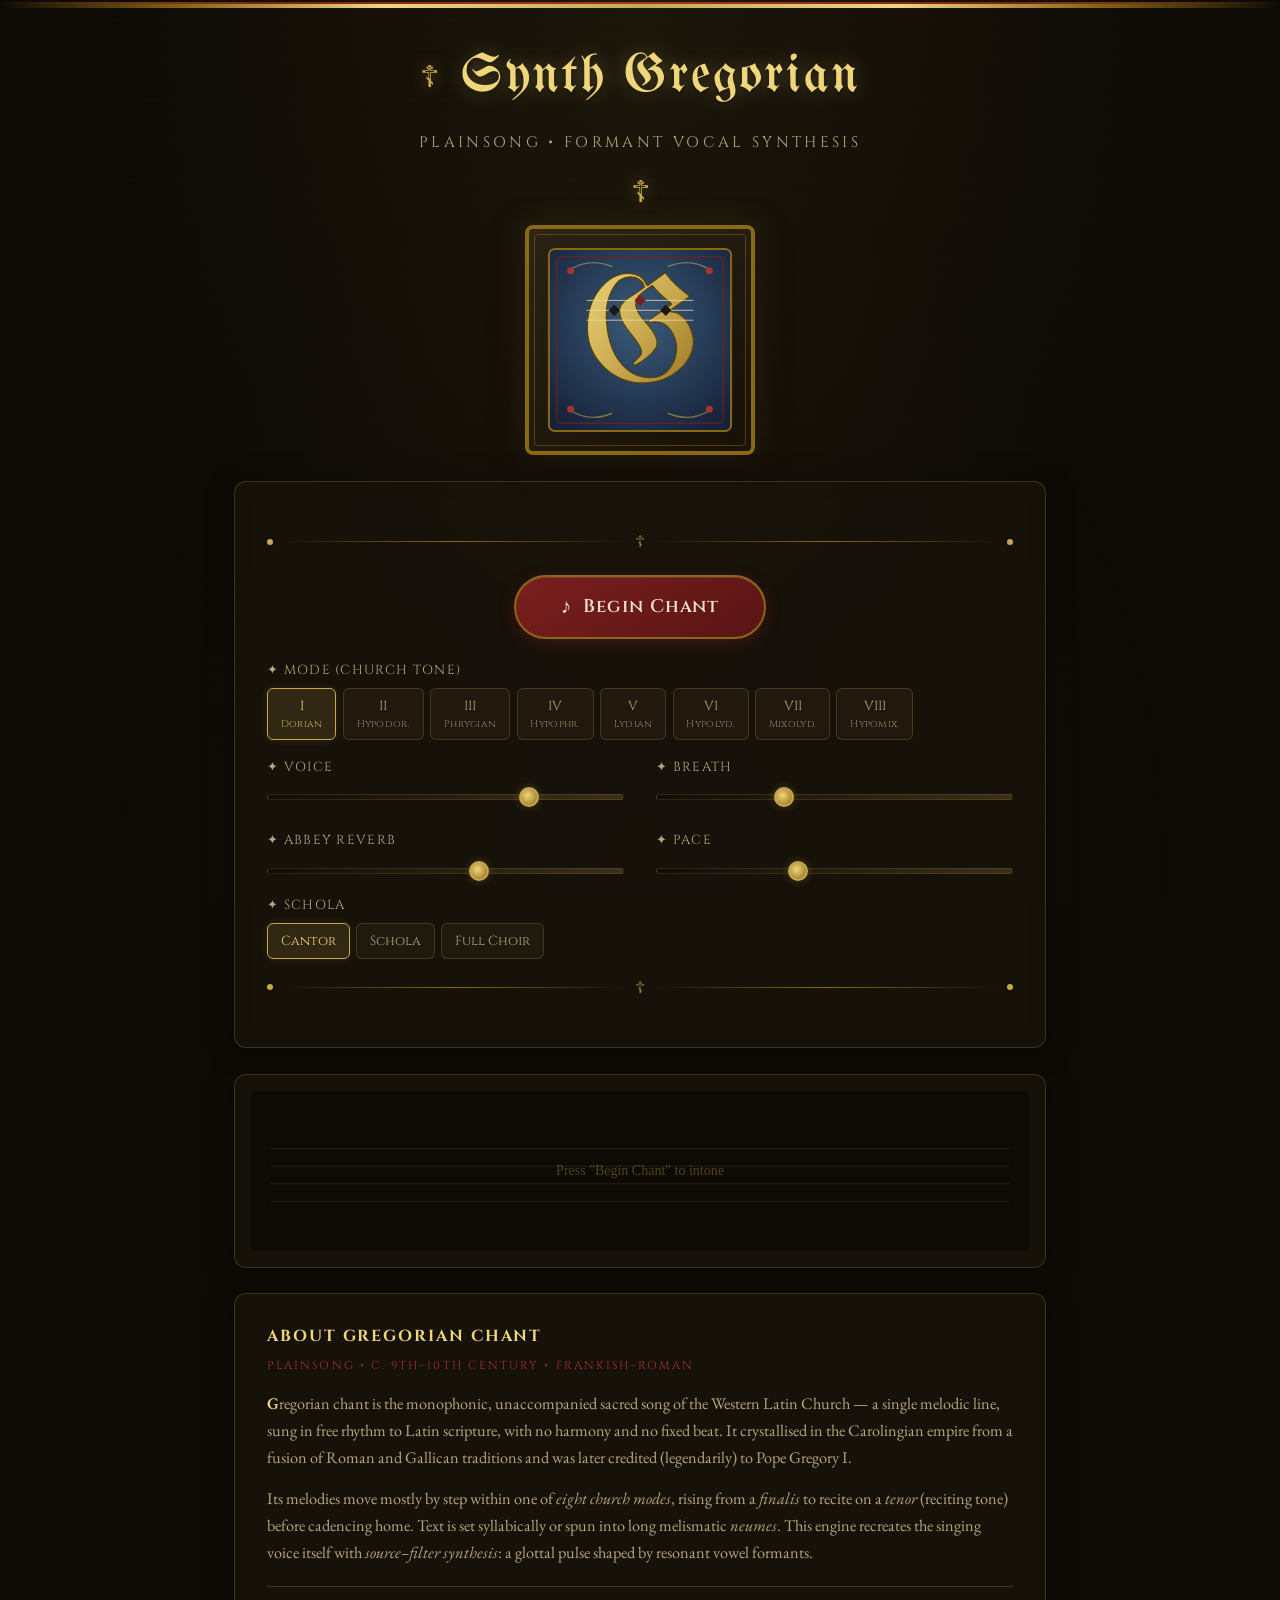
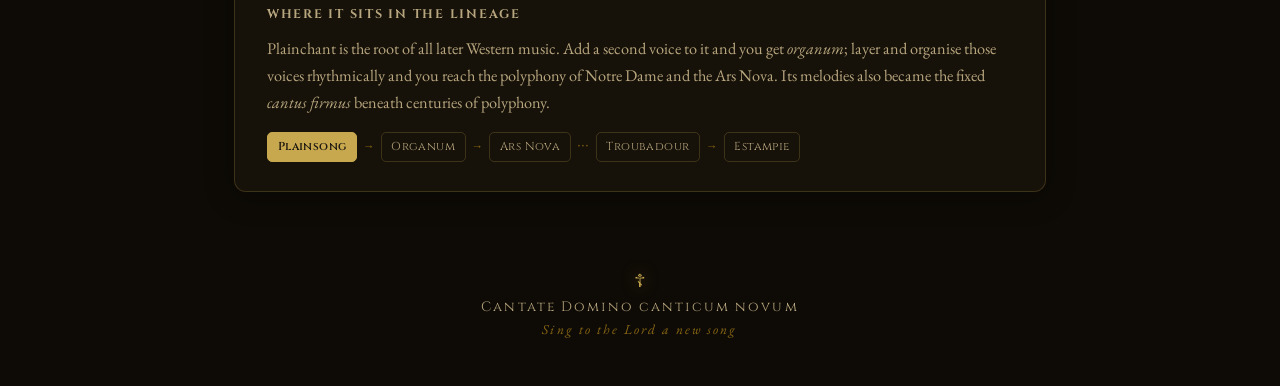
==== desktop.html @ c2ca59d9 "Add Synth_Gregorian: high-quality Web Audio synthesizer Recreates an early-Western-music style in th" ====
<!DOCTYPE html>
<html lang="en">
<head>
    <meta charset="UTF-8">
    <meta name="viewport" content="width=device-width, initial-scale=1.0">
    <title>Synth Gregorian — Plainsong Synthesizer</title>
    <link rel="preconnect" href="https://fonts.googleapis.com">
    <link rel="preconnect" href="https://fonts.gstatic.com" crossorigin>
    <link href="https://fonts.googleapis.com/css2?family=UnifrakturMaguntia&family=Cinzel:wght@400;600;700&family=EB+Garamond:ital,wght@0,400;0,600;1,400&display=swap" rel="stylesheet">
    <link rel="stylesheet" href="style.css">
</head>
<body>
    <div class="icon-border-top"></div>
    <div class="incense-container" id="incenseContainer"></div>

    <header>
        <div class="cross-ornament">&#x2626;</div>
        <h1>Synth Gregorian</h1>
        <p class="subtitle">Plainsong &#8226; Formant Vocal Synthesis</p>
        <div class="cross-ornament">&#x2626;</div>
    </header>

    <main>
        <!-- Illuminated initial -->
        <div class="icon-frame" id="mainIcon">
            <svg viewBox="0 0 200 200" xmlns="http://www.w3.org/2000/svg" role="img" aria-label="Illuminated initial G">
                <defs>
                    <linearGradient id="gold" x1="0" y1="0" x2="1" y2="1">
                        <stop offset="0" stop-color="#f0d67a"/><stop offset="0.5" stop-color="#c8a84e"/><stop offset="1" stop-color="#8b6914"/>
                    </linearGradient>
                    <radialGradient id="halo" cx="0.5" cy="0.4" r="0.7">
                        <stop offset="0" stop-color="#3a5a7a"/><stop offset="1" stop-color="#16233a"/>
                    </radialGradient>
                </defs>
                <rect x="8" y="8" width="184" height="184" rx="6" fill="url(#halo)" stroke="#8b6914" stroke-width="2"/>
                <rect x="16" y="16" width="168" height="168" rx="4" fill="none" stroke="#7a1f1f" stroke-width="1.5" opacity="0.7"/>
                <!-- vine flourishes -->
                <path d="M28 30 q20 -14 44 -4 M172 30 q-20 -14 -44 -4 M28 170 q20 14 44 4 M172 170 q-20 14 -44 4" fill="none" stroke="#c8a84e" stroke-width="1.4" opacity="0.55"/>
                <circle cx="30" cy="30" r="3.5" fill="#a83232"/><circle cx="170" cy="30" r="3.5" fill="#a83232"/>
                <circle cx="30" cy="170" r="3.5" fill="#a83232"/><circle cx="170" cy="170" r="3.5" fill="#a83232"/>
                <!-- initial G -->
                <text x="100" y="140" text-anchor="middle" font-family="UnifrakturMaguntia, serif" font-size="150" fill="url(#gold)" stroke="#5a4408" stroke-width="1.2">G</text>
                <!-- four-line stave with a neume -->
                <g opacity="0.8" stroke="#e8d9b0" stroke-width="1">
                    <line x1="46" y1="60" x2="154" y2="60"/><line x1="46" y1="70" x2="154" y2="70"/><line x1="46" y1="80" x2="154" y2="80"/>
                </g>
                <rect x="70" y="66" width="8" height="8" fill="#1c1710" transform="rotate(45 74 70)"/>
                <rect x="96" y="56" width="8" height="8" fill="#7a1f1f" transform="rotate(45 100 60)"/>
                <rect x="122" y="66" width="8" height="8" fill="#1c1710" transform="rotate(45 126 70)"/>
            </svg>
        </div>

        <div class="controls-panel">
            <div class="ornament-line"><span class="ornament-dot"></span><span class="ornament-rule"></span><span class="ornament-cross">&#x2626;</span><span class="ornament-rule"></span><span class="ornament-dot"></span></div>

            <div class="transport">
                <button class="btn-chant" id="btnChant" onclick="toggleChant()">
                    <span class="btn-icon">&#x266A;</span>
                    <span class="btn-text">Begin Chant</span>
                </button>
            </div>

            <!-- Church modes -->
            <div class="control-group">
                <label class="control-label">&#x2726; Mode (Church Tone)</label>
                <div class="mode-selector">
                    <button class="mode-btn active" data-mode="1" onclick="setMode(1)">I<small>Dorian</small></button>
                    <button class="mode-btn" data-mode="2" onclick="setMode(2)">II<small>Hypodor.</small></button>
                    <button class="mode-btn" data-mode="3" onclick="setMode(3)">III<small>Phrygian</small></button>
                    <button class="mode-btn" data-mode="4" onclick="setMode(4)">IV<small>Hypophr.</small></button>
                    <button class="mode-btn" data-mode="5" onclick="setMode(5)">V<small>Lydian</small></button>
                    <button class="mode-btn" data-mode="6" onclick="setMode(6)">VI<small>Hypolyd.</small></button>
                    <button class="mode-btn" data-mode="7" onclick="setMode(7)">VII<small>Mixolyd.</small></button>
                    <button class="mode-btn" data-mode="8" onclick="setMode(8)">VIII<small>Hypomix.</small></button>
                </div>
            </div>

            <div class="sliders-grid">
                <div class="control-group"><label class="control-label">&#x2726; Voice</label><input type="range" class="slider" id="voiceVol" min="0" max="100" value="75" oninput="updateVoice()"></div>
                <div class="control-group"><label class="control-label">&#x2726; Breath</label><input type="range" class="slider" id="breathAmt" min="0" max="100" value="35" oninput="updateBreath()"></div>
                <div class="control-group"><label class="control-label">&#x2726; Abbey Reverb</label><input type="range" class="slider" id="reverbMix" min="0" max="100" value="60" oninput="updateReverb()"></div>
                <div class="control-group"><label class="control-label">&#x2726; Pace</label><input type="range" class="slider" id="tempoSlider" min="34" max="80" value="52" oninput="updateTempo()"></div>
            </div>

            <div class="control-group">
                <label class="control-label">&#x2726; Schola</label>
                <div class="mode-selector">
                    <button class="choir-btn active" data-voices="1" onclick="setVoices(1)">Cantor</button>
                    <button class="choir-btn" data-voices="3" onclick="setVoices(3)">Schola</button>
                    <button class="choir-btn" data-voices="6" onclick="setVoices(6)">Full Choir</button>
                </div>
            </div>

            <div class="ornament-line"><span class="ornament-dot"></span><span class="ornament-rule"></span><span class="ornament-cross">&#x2626;</span><span class="ornament-rule"></span><span class="ornament-dot"></span></div>
        </div>

        <div class="visualization-frame">
            <canvas id="vizCanvas" width="800" height="200"></canvas>
        </div>

        <!-- About this style -->
        <div class="about-panel">
            <h2>About Gregorian Chant</h2>
            <div class="era">Plainsong &#8226; c. 9th&ndash;10th century &#8226; Frankish–Roman</div>
            <p><span class="drop">G</span>regorian chant is the monophonic, unaccompanied sacred song of the Western Latin Church &mdash; a single melodic line, sung in free rhythm to Latin scripture, with no harmony and no fixed beat. It crystallised in the Carolingian empire from a fusion of Roman and Gallican traditions and was later credited (legendarily) to Pope Gregory I.</p>
            <p>Its melodies move mostly by step within one of <em>eight church modes</em>, rising from a <em>finalis</em> to recite on a <em>tenor</em> (reciting tone) before cadencing home. Text is set syllabically or spun into long melismatic <em>neumes</em>. This engine recreates the singing voice itself with <em>source&ndash;filter synthesis</em>: a glottal pulse shaped by resonant vowel formants.</p>
            <div class="lineage">
                <h3>Where it sits in the lineage</h3>
                <p>Plainchant is the root of all later Western music. Add a second voice to it and you get <em>organum</em>; layer and organise those voices rhythmically and you reach the polyphony of Notre&nbsp;Dame and the Ars&nbsp;Nova. Its melodies also became the fixed <em>cantus firmus</em> beneath centuries of polyphony.</p>
                <div class="lineage-chain">
                    <span class="node current">Plainsong</span>
                    <span class="arrow">&rarr;</span>
                    <a href="https://brendanjameslynskey.github.io/Synth_Organum/">Organum</a>
                    <span class="arrow">&rarr;</span>
                    <a href="https://brendanjameslynskey.github.io/Synth_ArsNova/">Ars Nova</a>
                    <span class="arrow">&#8231;&#8231;&#8231;</span>
                    <a href="https://brendanjameslynskey.github.io/Synth_Troubadour/">Troubadour</a>
                    <span class="arrow">&rarr;</span>
                    <a href="https://brendanjameslynskey.github.io/Synth_Estampie/">Estampie</a>
                </div>
            </div>
        </div>
    </main>

    <footer>
        <div class="cross-ornament small">&#x2626;</div>
        <p>Cantate Domino canticum novum</p>
        <p class="latin">Sing to the Lord a new song</p>
    </footer>

    <script src="gregorian-engine.js"></script>
    <script src="app.js"></script>
</body>
</html>
---- style.css ----
/* === Synth Gregorian — Styles (medieval manuscript: parchment, ink, gold) === */

:root {
    --gold: #c8a84e;
    --gold-bright: #f0d67a;
    --gold-dark: #8b6914;
    --accent: #7a1f1f;          /* vermilion rubric */
    --accent-light: #a83232;
    --ink: #1c1710;
    --ink-deep: #100c07;
    --panel-line: rgba(200, 168, 78, 0.22);
    --parchment: #efe3c4;
    --text-main: #e8d9b0;
    --text-dim: #b8a67e;
    --bg-dark: #0e0b06;
    --bg-panel: rgba(24, 19, 11, 0.85);
}

* { margin: 0; padding: 0; box-sizing: border-box; }

body {
    font-family: 'EB Garamond', 'Cormorant Garamond', Georgia, serif;
    background: var(--bg-dark);
    color: var(--text-main);
    min-height: 100vh;
    overflow-x: hidden;
    position: relative;
}

body::before {
    content: '';
    position: fixed;
    inset: 0;
    background:
        radial-gradient(ellipse at 50% 0%, rgba(200, 168, 78, 0.08) 0%, transparent 60%),
        radial-gradient(ellipse at 50% 100%, rgba(122, 31, 31, 0.06) 0%, transparent 60%);
    pointer-events: none;
    z-index: 0;
}

/* Faint ruled-manuscript / four-line stave texture */
body::after {
    content: '';
    position: fixed;
    inset: 0;
    background-image:
        url("data:image/svg+xml,%3Csvg xmlns='http://www.w3.org/2000/svg' width='80' height='80' viewBox='0 0 80 80'%3E%3Cpath d='M0 20h80M0 34h80M0 48h80M0 62h80' stroke='%23c8a84e' stroke-width='0.3' opacity='0.05'/%3E%3C/svg%3E");
    pointer-events: none;
    z-index: 0;
}

.icon-border-top {
    height: 6px;
    background: linear-gradient(90deg, transparent 0%, var(--gold-dark) 15%, var(--gold-bright) 30%, var(--gold) 50%, var(--gold-bright) 70%, var(--gold-dark) 85%, transparent 100%);
    position: relative;
    z-index: 10;
}
.icon-border-top::after {
    content: '';
    display: block;
    height: 2px;
    margin-top: 2px;
    background: linear-gradient(90deg, transparent 0%, var(--accent) 20%, var(--accent-light) 50%, var(--accent) 80%, transparent 100%);
}

/* Floating candle-motes */
.incense-container { position: fixed; inset: 0; pointer-events: none; z-index: 1; overflow: hidden; }
.smoke-particle {
    position: absolute;
    width: 4px; height: 4px;
    background: radial-gradient(circle, rgba(240, 214, 122, 0.35), transparent);
    border-radius: 50%;
    animation: smokeRise linear forwards;
}
@keyframes smokeRise {
    0% { opacity: 0; transform: translateY(0) translateX(0) scale(1); }
    20% { opacity: 0.4; }
    100% { opacity: 0; transform: translateY(-420px) translateX(var(--drift)) scale(7); }
}

header {
    text-align: center;
    padding: 2.5rem 1rem 1.2rem;
    position: relative;
    z-index: 5;
    display: flex;
    align-items: center;
    justify-content: center;
    gap: 1.4rem;
    flex-wrap: wrap;
}
.cross-ornament { font-size: 1.9rem; color: var(--gold); text-shadow: 0 0 15px rgba(200, 168, 78, 0.5); line-height: 1; }
.cross-ornament.small { font-size: 1.1rem; }

h1 {
    font-family: 'UnifrakturMaguntia', 'Cinzel', serif;
    font-size: clamp(2rem, 5vw, 3.4rem);
    font-weight: 400;
    color: var(--gold-bright);
    text-shadow: 0 0 20px rgba(240, 214, 122, 0.3), 0 2px 4px rgba(0, 0, 0, 0.5);
    letter-spacing: 0.04em;
}
.subtitle {
    font-family: 'Cinzel', serif;
    font-size: 0.95rem;
    color: var(--text-dim);
    letter-spacing: 0.22em;
    text-transform: uppercase;
    margin-top: 0.3rem;
    flex-basis: 100%;
}

main { max-width: 860px; margin: 0 auto; padding: 0 1.5rem 3rem; position: relative; z-index: 5; }

/* Illuminated-initial frame (inline SVG lives inside) */
.icon-frame {
    width: 230px;
    margin: 0 auto 1.6rem;
    padding: 12px;
    background: linear-gradient(145deg, #2a2214, #171008);
    border: 4px solid var(--gold-dark);
    border-radius: 8px;
    box-shadow: 0 0 30px rgba(200, 168, 78, 0.15), inset 0 0 20px rgba(200, 168, 78, 0.05), 0 8px 32px rgba(0, 0, 0, 0.5);
    position: relative;
    cursor: pointer;
    transition: box-shadow 0.5s ease, transform 0.3s ease;
    overflow: hidden;
}
.icon-frame:hover { box-shadow: 0 0 50px rgba(200, 168, 78, 0.25), inset 0 0 30px rgba(200, 168, 78, 0.08), 0 8px 32px rgba(0, 0, 0, 0.5); transform: scale(1.02); }
.icon-frame.active { box-shadow: 0 0 60px rgba(240, 214, 122, 0.35), inset 0 0 30px rgba(200, 168, 78, 0.1), 0 8px 32px rgba(0, 0, 0, 0.5); border-color: var(--gold-bright); }
.icon-frame::before { content: ''; position: absolute; inset: 5px; border: 1px solid var(--gold-dark); border-radius: 4px; opacity: 0.5; pointer-events: none; z-index: 2; }
.icon-frame svg { width: 100%; height: auto; display: block; position: relative; z-index: 1; }

.controls-panel {
    background: var(--bg-panel);
    border: 1px solid var(--panel-line);
    border-radius: 12px;
    padding: 2rem;
    margin-bottom: 1.6rem;
    backdrop-filter: blur(10px);
    box-shadow: 0 4px 30px rgba(0, 0, 0, 0.3);
}

.ornament-line { display: flex; align-items: center; gap: 0.5rem; margin: 1.1rem 0; }
.ornament-dot { width: 6px; height: 6px; background: var(--gold); border-radius: 50%; flex-shrink: 0; }
.ornament-rule { flex: 1; height: 1px; background: linear-gradient(90deg, transparent, var(--gold-dark), transparent); }
.ornament-cross { color: var(--gold); font-size: 1rem; flex-shrink: 0; opacity: 0.7; }

.transport { display: flex; justify-content: center; margin: 1.4rem 0; }
.btn-chant {
    font-family: 'Cinzel', serif;
    font-size: 1.15rem;
    font-weight: 600;
    color: var(--parchment);
    background: linear-gradient(145deg, var(--accent), #5a1414);
    border: 2px solid var(--gold-dark);
    border-radius: 50px;
    padding: 1rem 2.8rem;
    cursor: pointer;
    transition: all 0.3s ease;
    display: flex;
    align-items: center;
    gap: 0.7rem;
    box-shadow: 0 4px 15px rgba(122, 31, 31, 0.4), inset 0 1px 0 rgba(255, 255, 255, 0.1);
    letter-spacing: 0.05em;
}
.btn-chant:hover { background: linear-gradient(145deg, var(--accent-light), var(--accent)); border-color: var(--gold); box-shadow: 0 4px 20px rgba(122, 31, 31, 0.6), 0 0 20px rgba(200, 168, 78, 0.2); transform: translateY(-1px); }
.btn-chant:active { transform: translateY(1px); }
.btn-chant.playing { background: linear-gradient(145deg, #35502a, #223618); border-color: var(--gold-bright); animation: glowPulse 3s ease-in-out infinite; }
@keyframes glowPulse {
    0%, 100% { box-shadow: 0 4px 20px rgba(53, 80, 42, 0.4), 0 0 20px rgba(240, 214, 122, 0.1); }
    50% { box-shadow: 0 4px 25px rgba(53, 80, 42, 0.6), 0 0 35px rgba(240, 214, 122, 0.25); }
}
.btn-icon { font-size: 1.3rem; }

.control-label { display: block; font-family: 'Cinzel', serif; font-size: 0.82rem; color: var(--text-dim); letter-spacing: 0.1em; margin-bottom: 0.55rem; text-transform: uppercase; }
.control-group { margin-bottom: 1.1rem; }

.mode-selector { display: flex; gap: 0.4rem; flex-wrap: wrap; }
.mode-btn, .choir-btn {
    font-family: 'Cinzel', serif;
    font-size: 0.82rem;
    color: var(--text-dim);
    background: rgba(40, 32, 18, 0.6);
    border: 1px solid var(--panel-line);
    border-radius: 6px;
    padding: 0.5rem 0.8rem;
    cursor: pointer;
    transition: all 0.2s ease;
    min-width: 46px;
    text-align: center;
}
.mode-btn:hover, .choir-btn:hover { background: rgba(200, 168, 78, 0.1); border-color: var(--gold-dark); }
.mode-btn.active, .choir-btn.active { color: var(--gold-bright); background: rgba(200, 168, 78, 0.15); border-color: var(--gold); box-shadow: 0 0 10px rgba(200, 168, 78, 0.15); }
.mode-btn small { display: block; font-size: 0.62rem; letter-spacing: 0.03em; opacity: 0.75; margin-top: 2px; }

.sliders-grid { display: grid; grid-template-columns: 1fr 1fr; gap: 0.5rem 2rem; }
@media (max-width: 600px) { .sliders-grid { grid-template-columns: 1fr; } }

.slider {
    -webkit-appearance: none; appearance: none;
    width: 100%; height: 6px;
    background: linear-gradient(90deg, var(--ink-deep), #3a2f18);
    border-radius: 3px; outline: none;
    border: 1px solid rgba(200, 168, 78, 0.15);
}
.slider::-webkit-slider-thumb { -webkit-appearance: none; appearance: none; width: 20px; height: 20px; background: radial-gradient(circle at 40% 40%, var(--gold-bright), var(--gold-dark)); border-radius: 50%; cursor: pointer; border: 2px solid var(--gold); box-shadow: 0 0 8px rgba(200, 168, 78, 0.3); }
.slider::-webkit-slider-thumb:hover { box-shadow: 0 0 15px rgba(200, 168, 78, 0.5); }
.slider::-moz-range-thumb { width: 20px; height: 20px; background: radial-gradient(circle at 40% 40%, var(--gold-bright), var(--gold-dark)); border-radius: 50%; cursor: pointer; border: 2px solid var(--gold); box-shadow: 0 0 8px rgba(200, 168, 78, 0.3); }

.visualization-frame { background: var(--bg-panel); border: 1px solid var(--panel-line); border-radius: 12px; padding: 1rem; overflow: hidden; box-shadow: 0 4px 30px rgba(0, 0, 0, 0.3); margin-bottom: 1.6rem; }
#vizCanvas { width: 100%; height: 160px; display: block; border-radius: 6px; }

/* About-this-style panel */
.about-panel {
    background: var(--bg-panel);
    border: 1px solid var(--panel-line);
    border-radius: 12px;
    padding: 1.8rem 2rem;
    box-shadow: 0 4px 30px rgba(0, 0, 0, 0.3);
    line-height: 1.65;
}
.about-panel h2 { font-family: 'Cinzel', serif; font-size: 1rem; letter-spacing: 0.12em; text-transform: uppercase; color: var(--gold-bright); margin-bottom: 0.4rem; }
.about-panel .era { font-family: 'Cinzel', serif; font-size: 0.72rem; letter-spacing: 0.18em; text-transform: uppercase; color: var(--accent-light); margin-bottom: 1rem; }
.about-panel p { color: var(--text-dim); font-size: 1.02rem; margin-bottom: 0.9rem; }
.about-panel p:last-child { margin-bottom: 0; }
.about-panel .drop { color: var(--gold-bright); font-weight: 600; }
.lineage { margin-top: 1.2rem; padding-top: 1.1rem; border-top: 1px solid var(--panel-line); }
.lineage h3 { font-family: 'Cinzel', serif; font-size: 0.78rem; letter-spacing: 0.14em; text-transform: uppercase; color: var(--text-dim); margin-bottom: 0.7rem; }
.lineage-chain { display: flex; flex-wrap: wrap; gap: 0.35rem; align-items: center; font-family: 'Cinzel', serif; font-size: 0.72rem; letter-spacing: 0.04em; }
.lineage-chain a, .lineage-chain span.node { color: var(--text-dim); text-decoration: none; padding: 0.3rem 0.6rem; border: 1px solid var(--panel-line); border-radius: 5px; transition: all 0.2s ease; white-space: nowrap; }
.lineage-chain a:hover { color: var(--gold-bright); border-color: var(--gold); }
.lineage-chain span.node.current { color: var(--ink); background: var(--gold); border-color: var(--gold); font-weight: 600; }
.lineage-chain .arrow { color: var(--gold-dark); }

footer { text-align: center; padding: 2rem 1rem 3rem; position: relative; z-index: 5; }
footer p { font-family: 'Cinzel', serif; font-size: 0.85rem; color: var(--text-dim); letter-spacing: 0.15em; margin-top: 0.5rem; }
footer .latin { font-family: 'EB Garamond', serif; font-style: italic; font-size: 0.85rem; color: var(--gold-dark); margin-top: 0.3rem; }

::-webkit-scrollbar { width: 8px; }
::-webkit-scrollbar-track { background: var(--bg-dark); }
::-webkit-scrollbar-thumb { background: var(--gold-dark); border-radius: 4px; }
::-webkit-scrollbar-thumb:hover { background: var(--gold); }
::selection { background: rgba(200, 168, 78, 0.3); color: var(--parchment); }
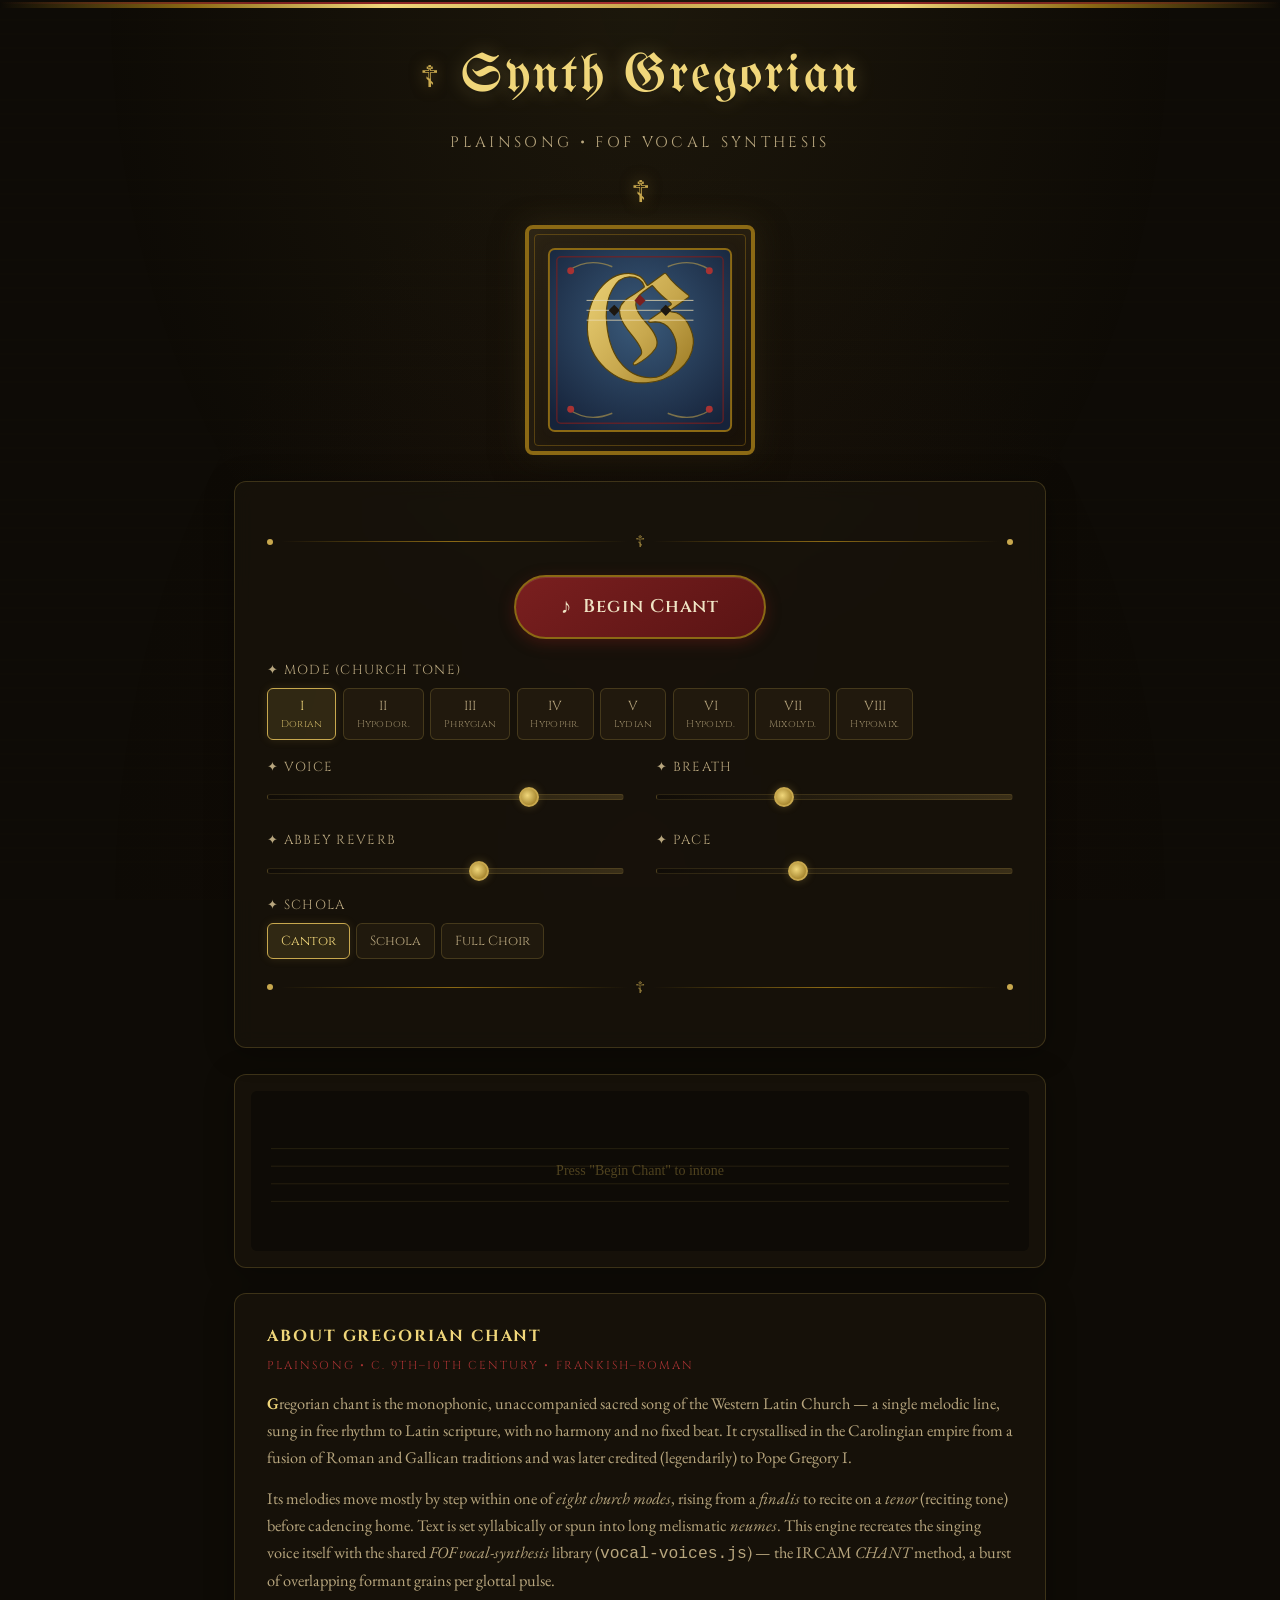
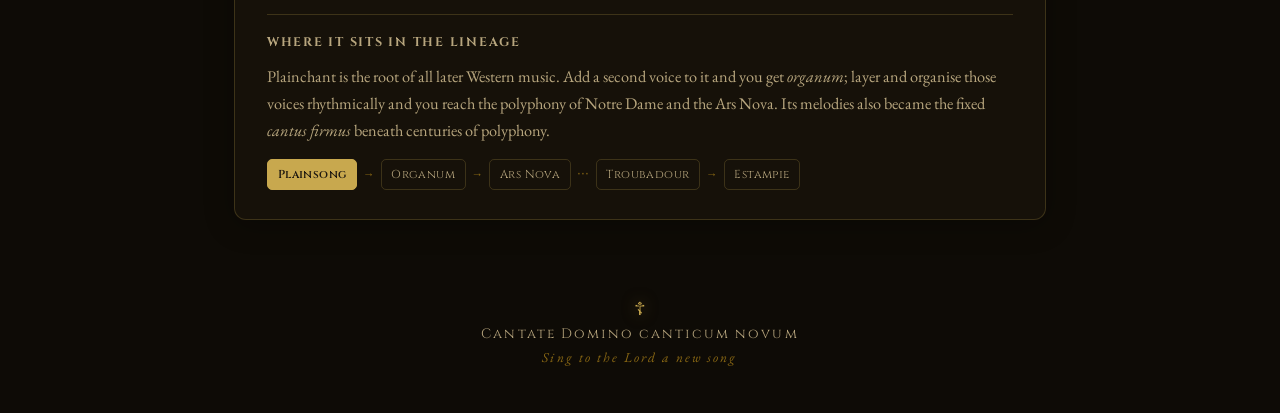
==== commit 3128a3aa: "Sing via shared vocal-voices.js FOF library Replace the app's inline source-filter formant voice wit" ====
--- a/desktop.html
+++ b/desktop.html
@@ -16,7 +16,7 @@
     <header>
         <div class="cross-ornament">&#x2626;</div>
         <h1>Synth Gregorian</h1>
-        <p class="subtitle">Plainsong &#8226; Formant Vocal Synthesis</p>
+        <p class="subtitle">Plainsong &#8226; FOF Vocal Synthesis</p>
         <div class="cross-ornament">&#x2626;</div>
     </header>
 
@@ -103,7 +103,7 @@
             <h2>About Gregorian Chant</h2>
             <div class="era">Plainsong &#8226; c. 9th&ndash;10th century &#8226; Frankish–Roman</div>
             <p><span class="drop">G</span>regorian chant is the monophonic, unaccompanied sacred song of the Western Latin Church &mdash; a single melodic line, sung in free rhythm to Latin scripture, with no harmony and no fixed beat. It crystallised in the Carolingian empire from a fusion of Roman and Gallican traditions and was later credited (legendarily) to Pope Gregory I.</p>
-            <p>Its melodies move mostly by step within one of <em>eight church modes</em>, rising from a <em>finalis</em> to recite on a <em>tenor</em> (reciting tone) before cadencing home. Text is set syllabically or spun into long melismatic <em>neumes</em>. This engine recreates the singing voice itself with <em>source&ndash;filter synthesis</em>: a glottal pulse shaped by resonant vowel formants.</p>
+            <p>Its melodies move mostly by step within one of <em>eight church modes</em>, rising from a <em>finalis</em> to recite on a <em>tenor</em> (reciting tone) before cadencing home. Text is set syllabically or spun into long melismatic <em>neumes</em>. This engine recreates the singing voice itself with the shared <em>FOF vocal-synthesis</em> library (<code>vocal-voices.js</code>) &mdash; the IRCAM <em>CHANT</em> method, a burst of overlapping formant grains per glottal pulse.</p>
             <div class="lineage">
                 <h3>Where it sits in the lineage</h3>
                 <p>Plainchant is the root of all later Western music. Add a second voice to it and you get <em>organum</em>; layer and organise those voices rhythmically and you reach the polyphony of Notre&nbsp;Dame and the Ars&nbsp;Nova. Its melodies also became the fixed <em>cantus firmus</em> beneath centuries of polyphony.</p>
@@ -128,6 +128,7 @@
         <p class="latin">Sing to the Lord a new song</p>
     </footer>
 
+    <script src="vocal-voices.js"></script>
     <script src="gregorian-engine.js"></script>
     <script src="app.js"></script>
 </body>
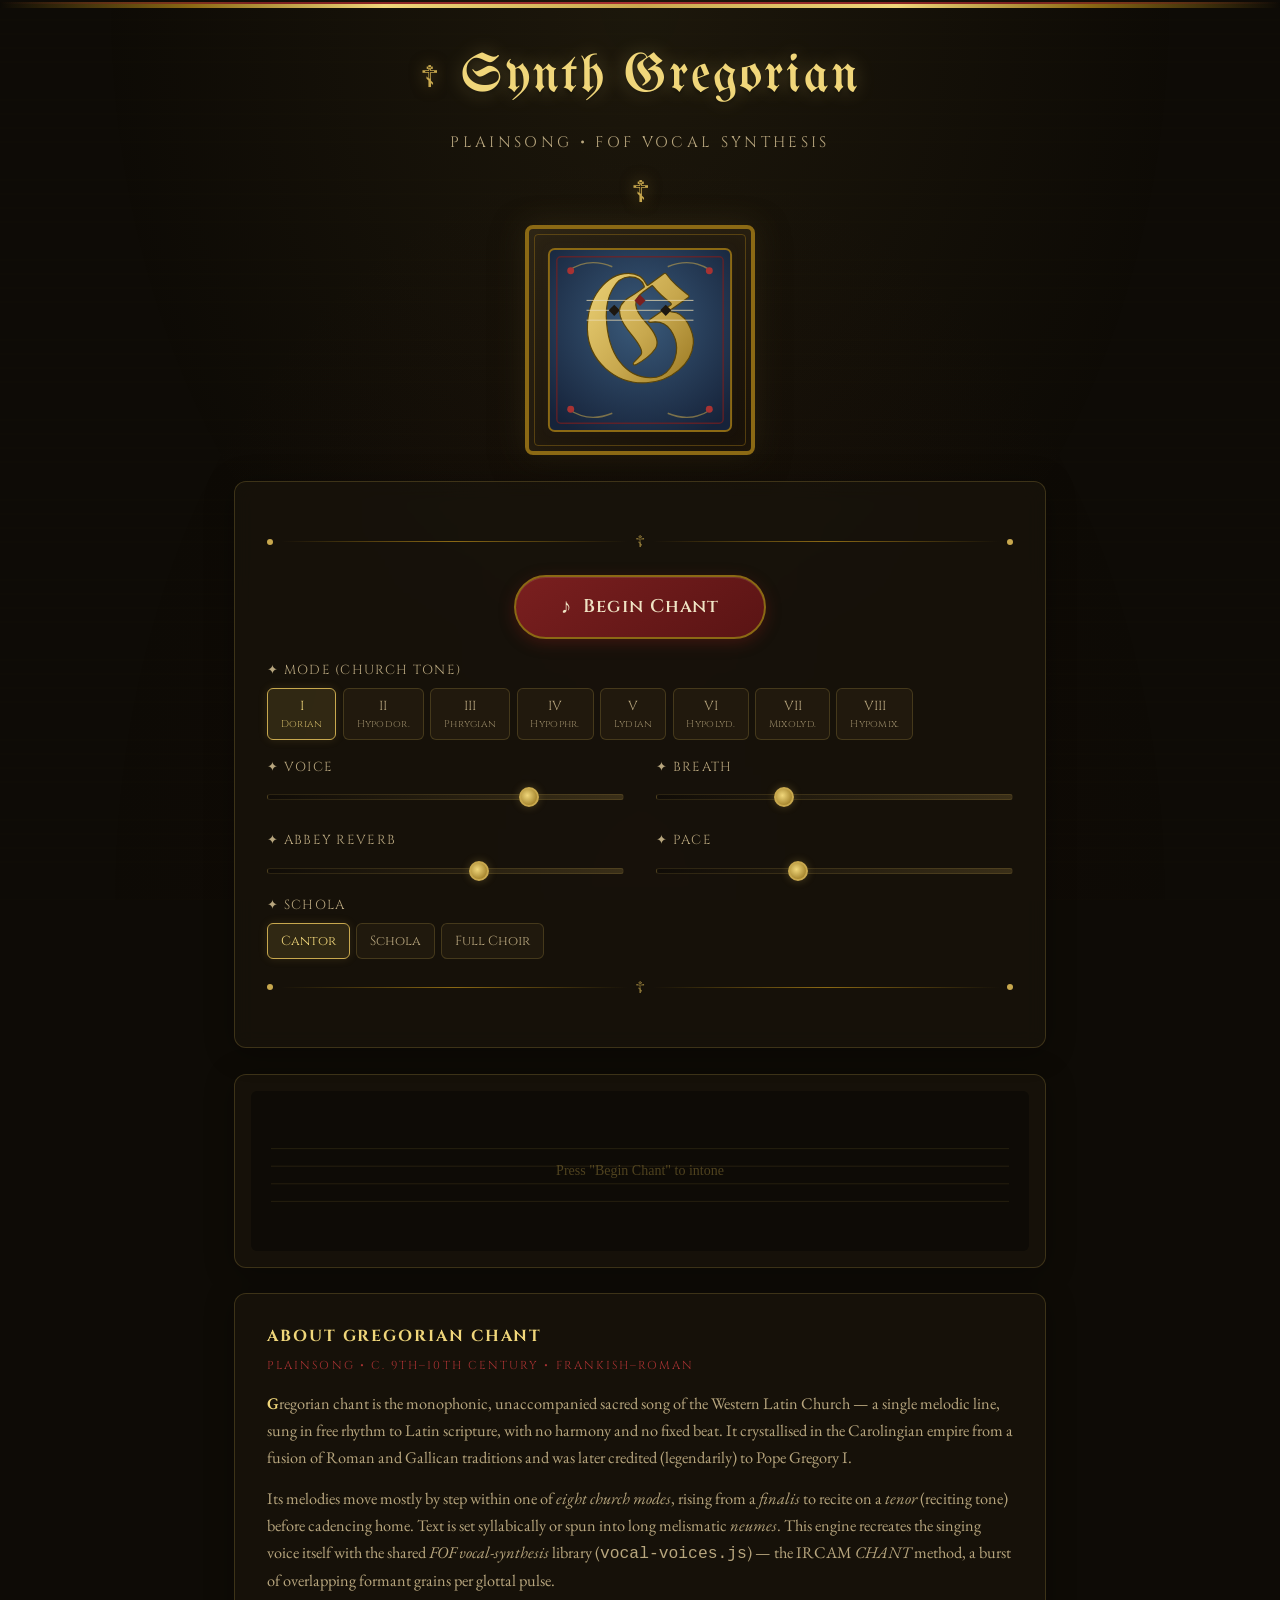
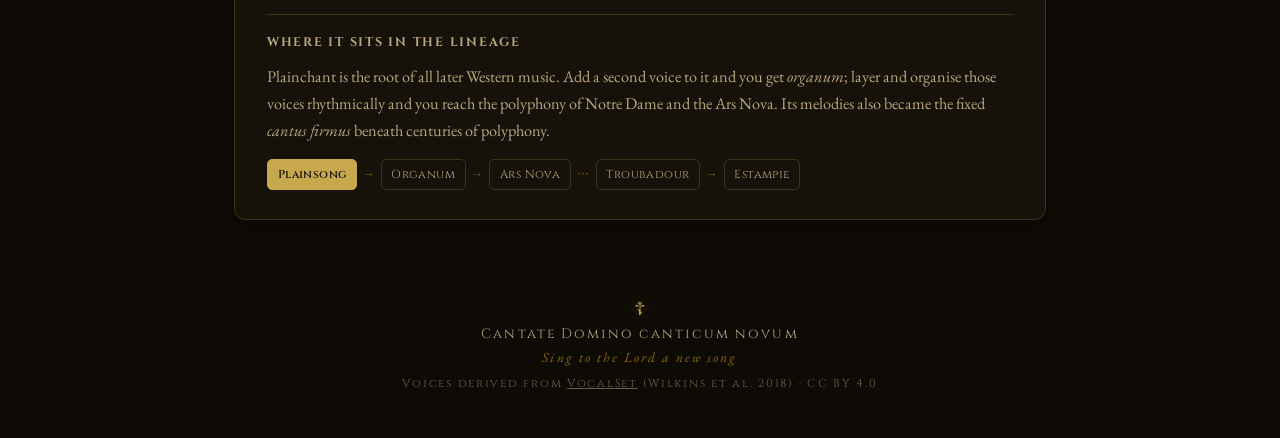
==== commit 71012c5c: "Replace synthesized voices with real sampled voices (VocalSet) The FOF/formant synthesis never sound" ====
--- a/desktop.html
+++ b/desktop.html
@@ -126,6 +126,7 @@
         <div class="cross-ornament small">&#x2626;</div>
         <p>Cantate Domino canticum novum</p>
         <p class="latin">Sing to the Lord a new song</p>
+            <p style="font-size:0.72rem;opacity:0.55;margin-top:0.6rem;">Voices derived from <a href="https://zenodo.org/records/1193957" style="color:inherit;">VocalSet</a> (Wilkins et al. 2018) &middot; CC BY 4.0</p>
     </footer>
 
     <script src="vocal-voices.js"></script>
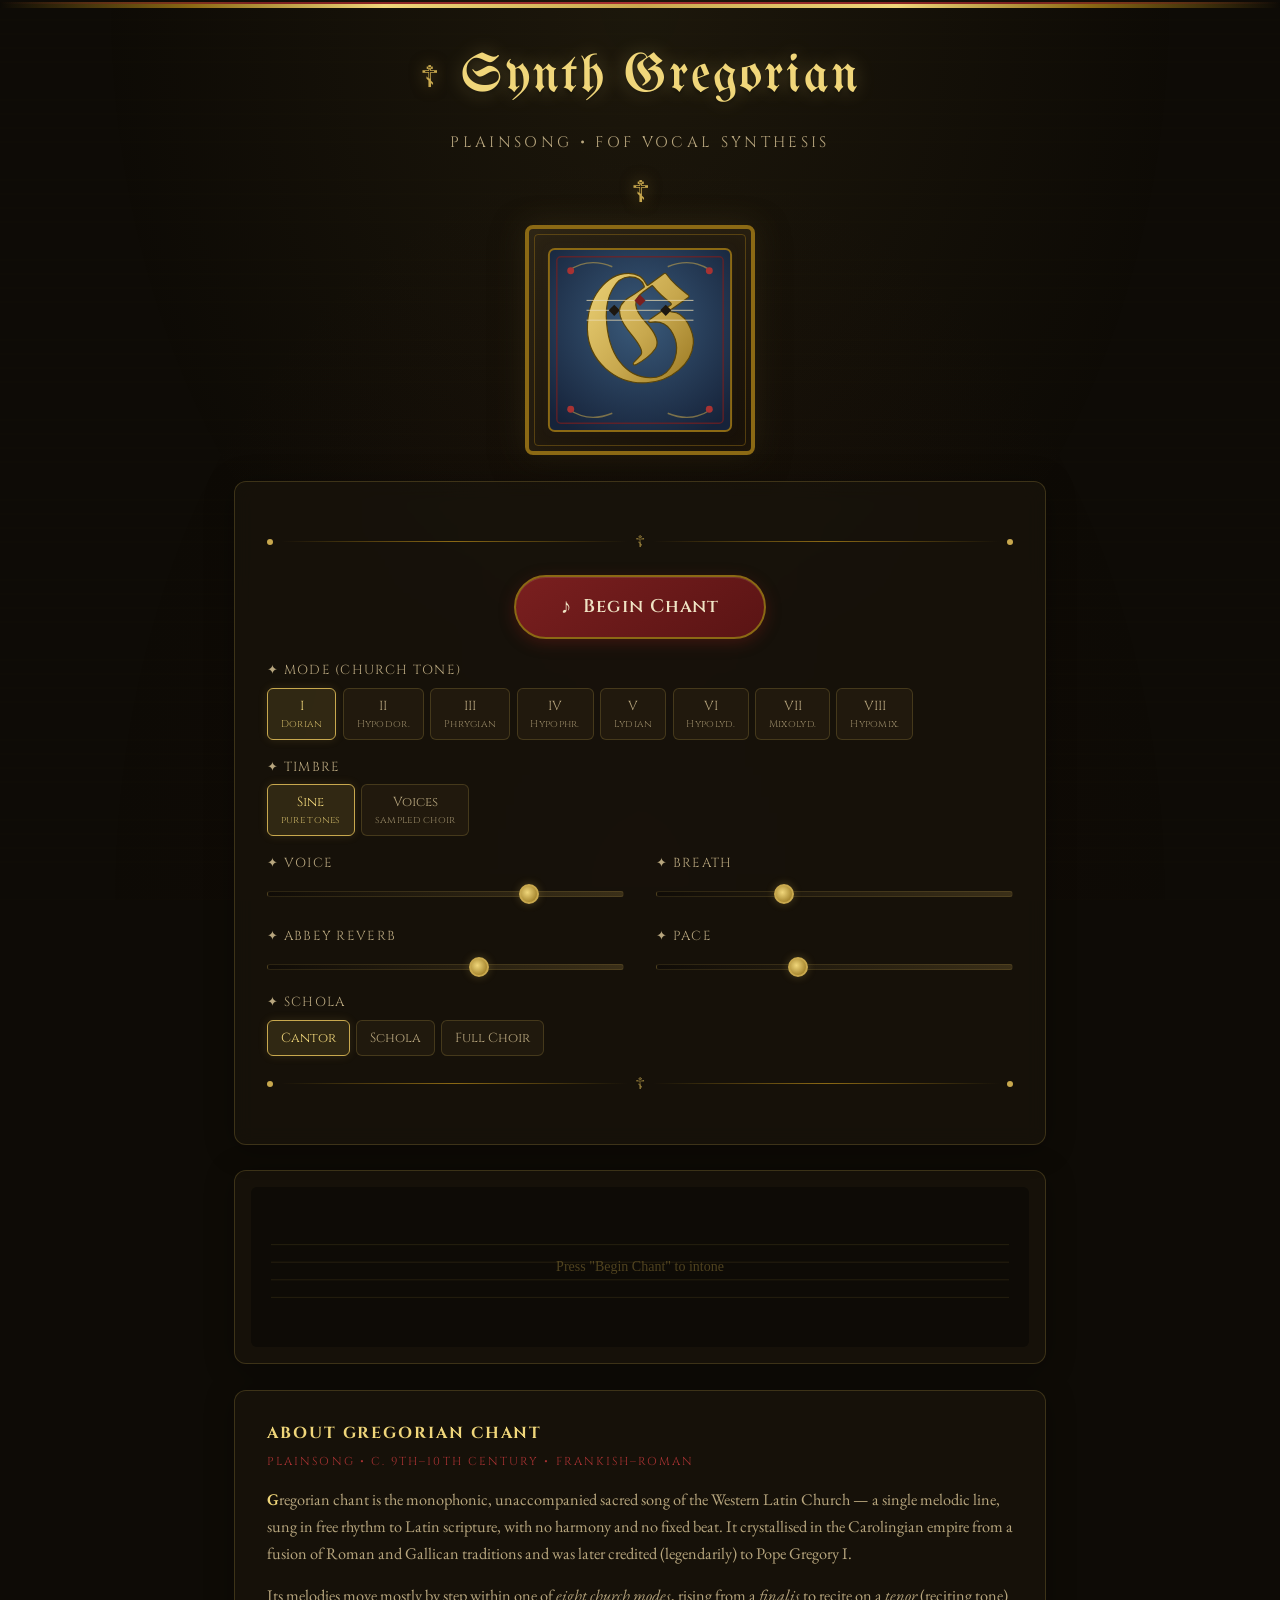
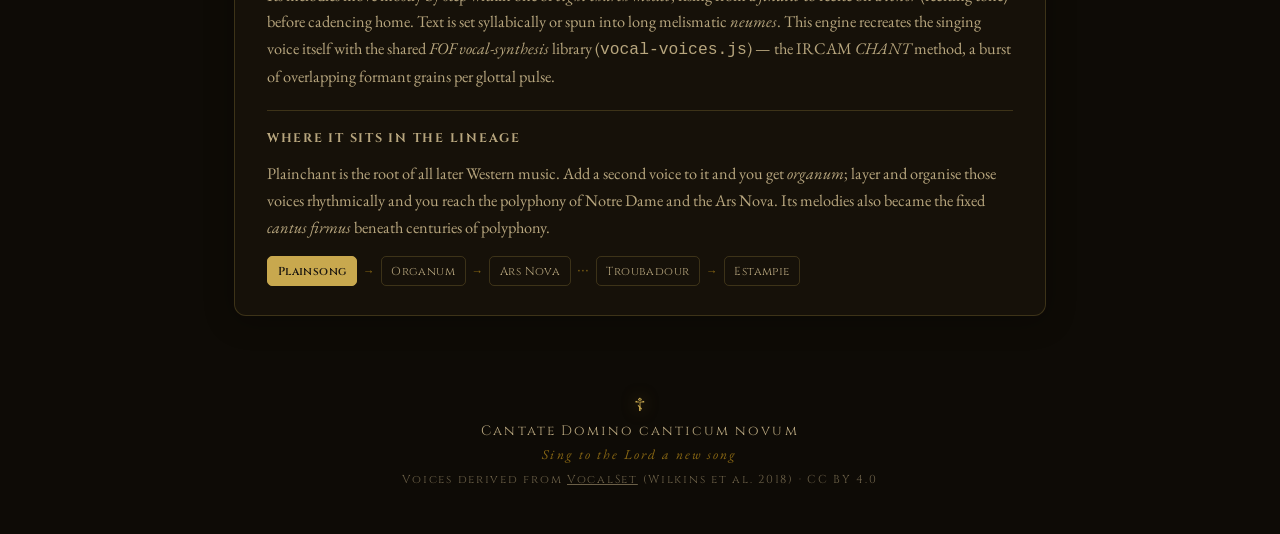
==== commit 35acd583: "Gregorian: add sine-tone voice option, on by default Add a Timbre toggle: SINE (default) plays pure " ====
--- a/desktop.html
+++ b/desktop.html
@@ -75,6 +75,14 @@
                 </div>
             </div>
 
+            <div class="control-group">
+                <label class="control-label">&#x2726; Timbre</label>
+                <div class="mode-selector">
+                    <button class="mode-btn timbre-btn active" data-timbre="sine" onclick="setTimbre('sine')">Sine<small>pure tones</small></button>
+                    <button class="mode-btn timbre-btn" data-timbre="sampler" onclick="setTimbre('sampler')">Voices<small>sampled choir</small></button>
+                </div>
+            </div>
+
             <div class="sliders-grid">
                 <div class="control-group"><label class="control-label">&#x2726; Voice</label><input type="range" class="slider" id="voiceVol" min="0" max="100" value="75" oninput="updateVoice()"></div>
                 <div class="control-group"><label class="control-label">&#x2726; Breath</label><input type="range" class="slider" id="breathAmt" min="0" max="100" value="35" oninput="updateBreath()"></div>
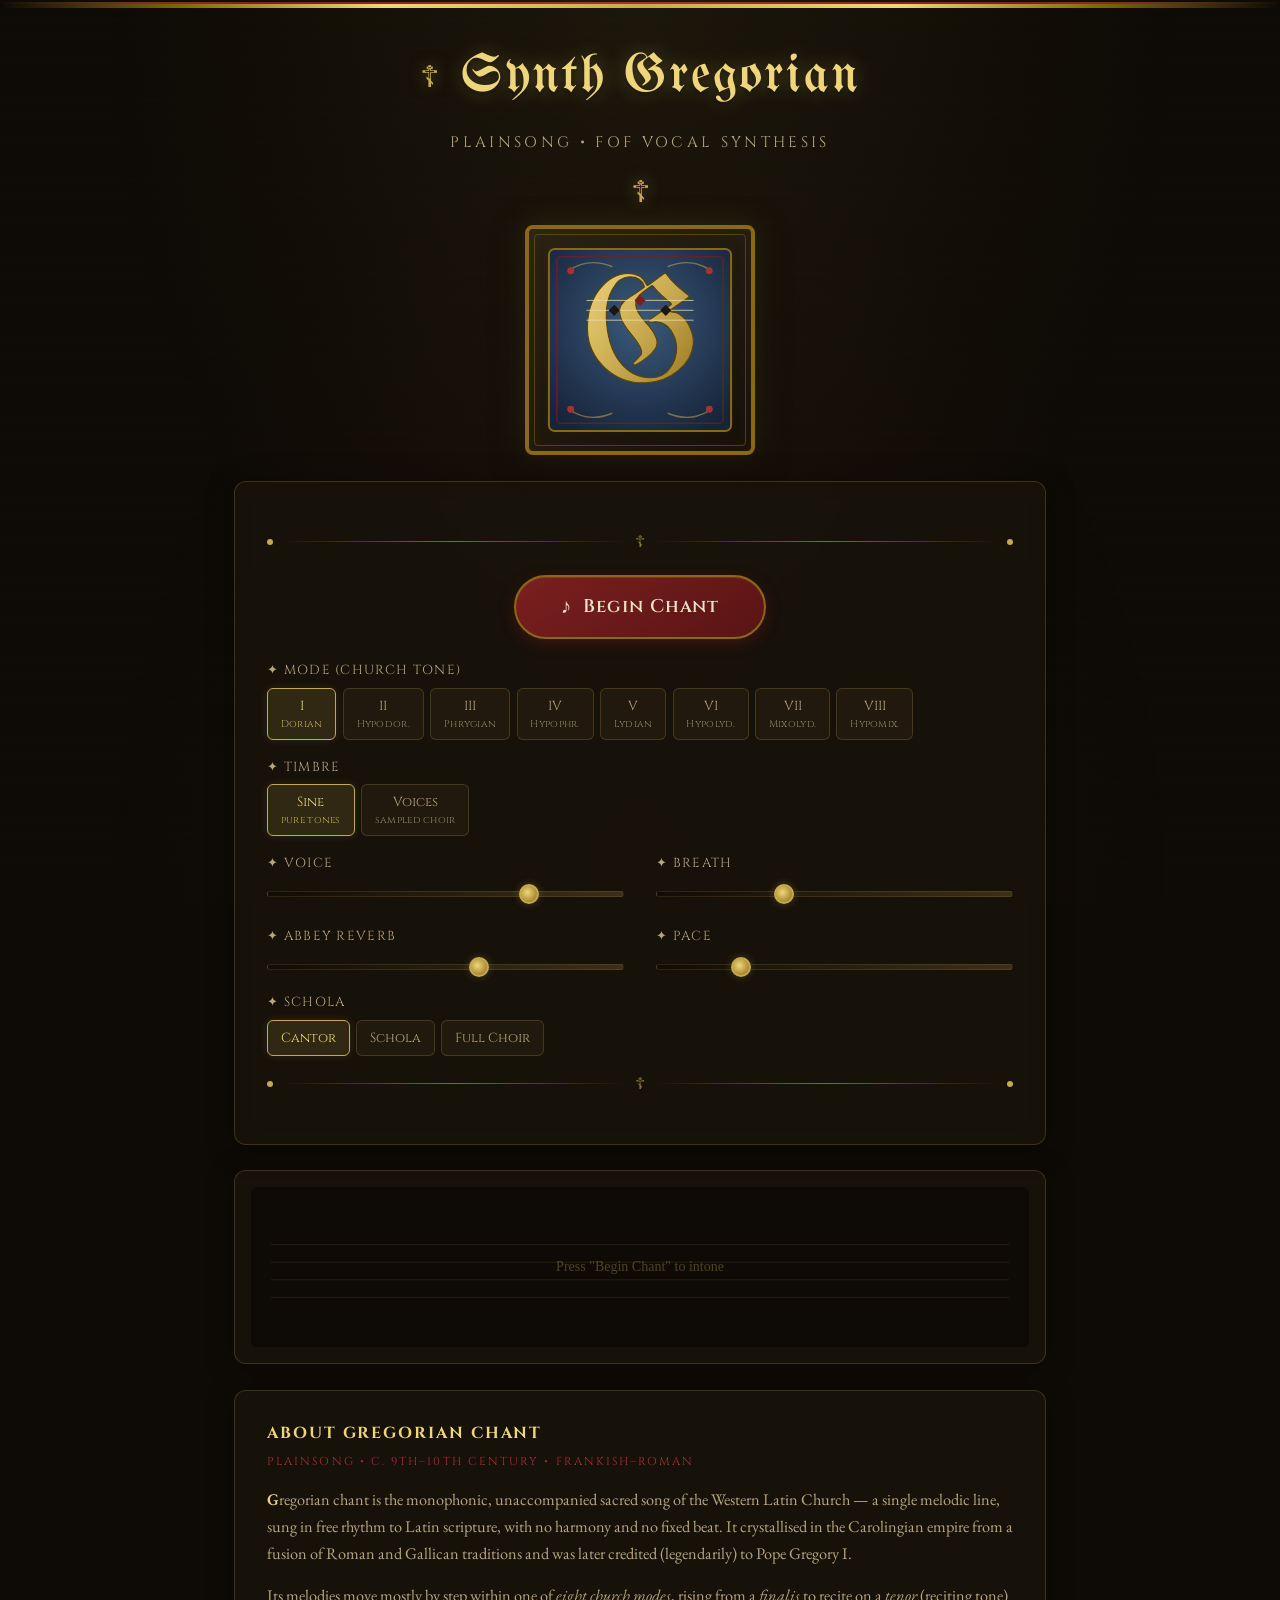
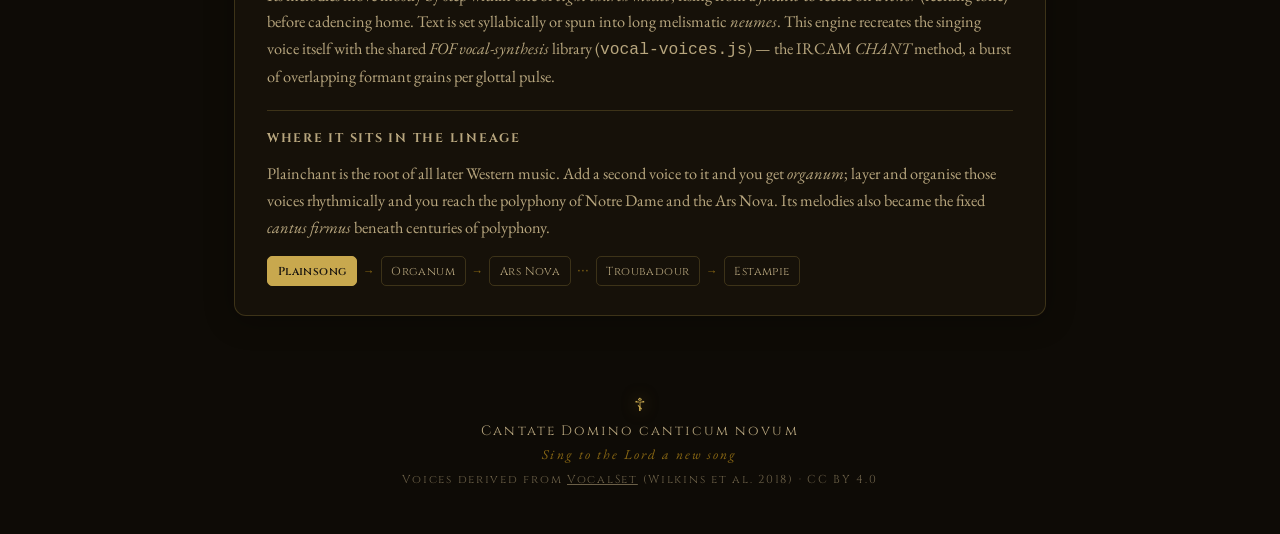
==== commit 75e1e0f5: "Gregorian: slower, ethereal/spectralist pacing and envelopes Make the default sound float and bloom," ====
--- a/desktop.html
+++ b/desktop.html
@@ -87,7 +87,7 @@
                 <div class="control-group"><label class="control-label">&#x2726; Voice</label><input type="range" class="slider" id="voiceVol" min="0" max="100" value="75" oninput="updateVoice()"></div>
                 <div class="control-group"><label class="control-label">&#x2726; Breath</label><input type="range" class="slider" id="breathAmt" min="0" max="100" value="35" oninput="updateBreath()"></div>
                 <div class="control-group"><label class="control-label">&#x2726; Abbey Reverb</label><input type="range" class="slider" id="reverbMix" min="0" max="100" value="60" oninput="updateReverb()"></div>
-                <div class="control-group"><label class="control-label">&#x2726; Pace</label><input type="range" class="slider" id="tempoSlider" min="34" max="80" value="52" oninput="updateTempo()"></div>
+                <div class="control-group"><label class="control-label">&#x2726; Pace</label><input type="range" class="slider" id="tempoSlider" min="26" max="80" value="38" oninput="updateTempo()"></div>
             </div>
 
             <div class="control-group">
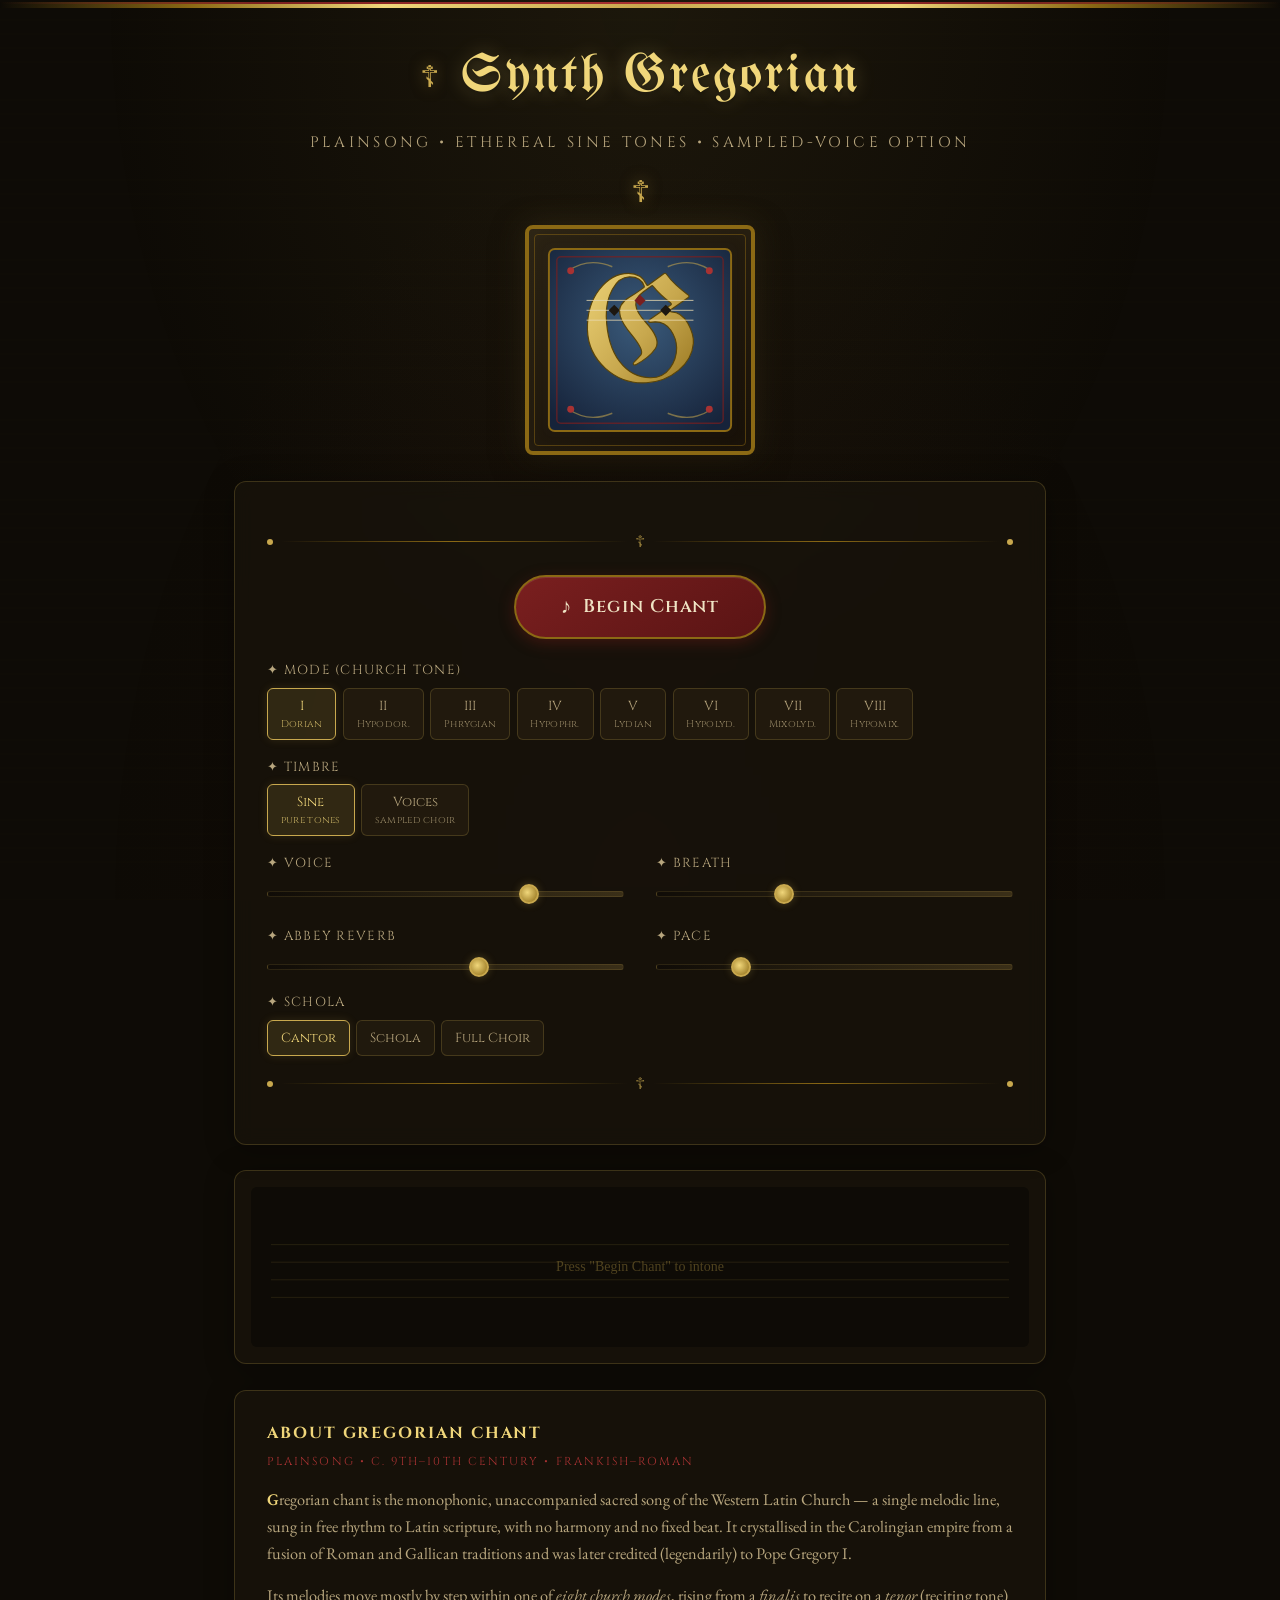
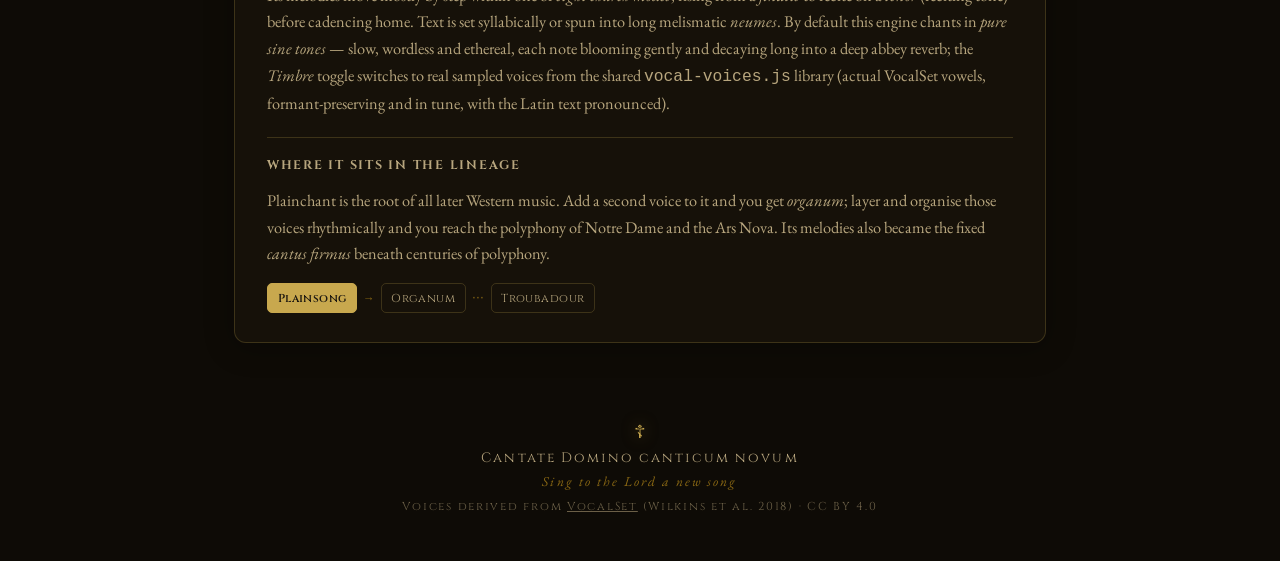
==== commit fa53b38f: "Gregorian: fix note clicks; refresh all text to sine-default ethereal identity Clicks: the amplitude" ====
--- a/desktop.html
+++ b/desktop.html
@@ -16,7 +16,7 @@
     <header>
         <div class="cross-ornament">&#x2626;</div>
         <h1>Synth Gregorian</h1>
-        <p class="subtitle">Plainsong &#8226; FOF Vocal Synthesis</p>
+        <p class="subtitle">Plainsong &#8226; Ethereal Sine Tones &#8226; Sampled-Voice Option</p>
         <div class="cross-ornament">&#x2626;</div>
     </header>
 
@@ -111,7 +111,7 @@
             <h2>About Gregorian Chant</h2>
             <div class="era">Plainsong &#8226; c. 9th&ndash;10th century &#8226; Frankish–Roman</div>
             <p><span class="drop">G</span>regorian chant is the monophonic, unaccompanied sacred song of the Western Latin Church &mdash; a single melodic line, sung in free rhythm to Latin scripture, with no harmony and no fixed beat. It crystallised in the Carolingian empire from a fusion of Roman and Gallican traditions and was later credited (legendarily) to Pope Gregory I.</p>
-            <p>Its melodies move mostly by step within one of <em>eight church modes</em>, rising from a <em>finalis</em> to recite on a <em>tenor</em> (reciting tone) before cadencing home. Text is set syllabically or spun into long melismatic <em>neumes</em>. This engine recreates the singing voice itself with the shared <em>FOF vocal-synthesis</em> library (<code>vocal-voices.js</code>) &mdash; the IRCAM <em>CHANT</em> method, a burst of overlapping formant grains per glottal pulse.</p>
+            <p>Its melodies move mostly by step within one of <em>eight church modes</em>, rising from a <em>finalis</em> to recite on a <em>tenor</em> (reciting tone) before cadencing home. Text is set syllabically or spun into long melismatic <em>neumes</em>. By default this engine chants in <em>pure sine tones</em> &mdash; slow, wordless and ethereal, each note blooming gently and decaying long into a deep abbey reverb; the <em>Timbre</em> toggle switches to real sampled voices from the shared <code>vocal-voices.js</code> library (actual VocalSet vowels, formant-preserving and in tune, with the Latin text pronounced).</p>
             <div class="lineage">
                 <h3>Where it sits in the lineage</h3>
                 <p>Plainchant is the root of all later Western music. Add a second voice to it and you get <em>organum</em>; layer and organise those voices rhythmically and you reach the polyphony of Notre&nbsp;Dame and the Ars&nbsp;Nova. Its melodies also became the fixed <em>cantus firmus</em> beneath centuries of polyphony.</p>
@@ -119,12 +119,8 @@
                     <span class="node current">Plainsong</span>
                     <span class="arrow">&rarr;</span>
                     <a href="https://brendanjameslynskey.github.io/Synth_Organum/">Organum</a>
-                    <span class="arrow">&rarr;</span>
-                    <a href="https://brendanjameslynskey.github.io/Synth_ArsNova/">Ars Nova</a>
                     <span class="arrow">&#8231;&#8231;&#8231;</span>
                     <a href="https://brendanjameslynskey.github.io/Synth_Troubadour/">Troubadour</a>
-                    <span class="arrow">&rarr;</span>
-                    <a href="https://brendanjameslynskey.github.io/Synth_Estampie/">Estampie</a>
                 </div>
             </div>
         </div>
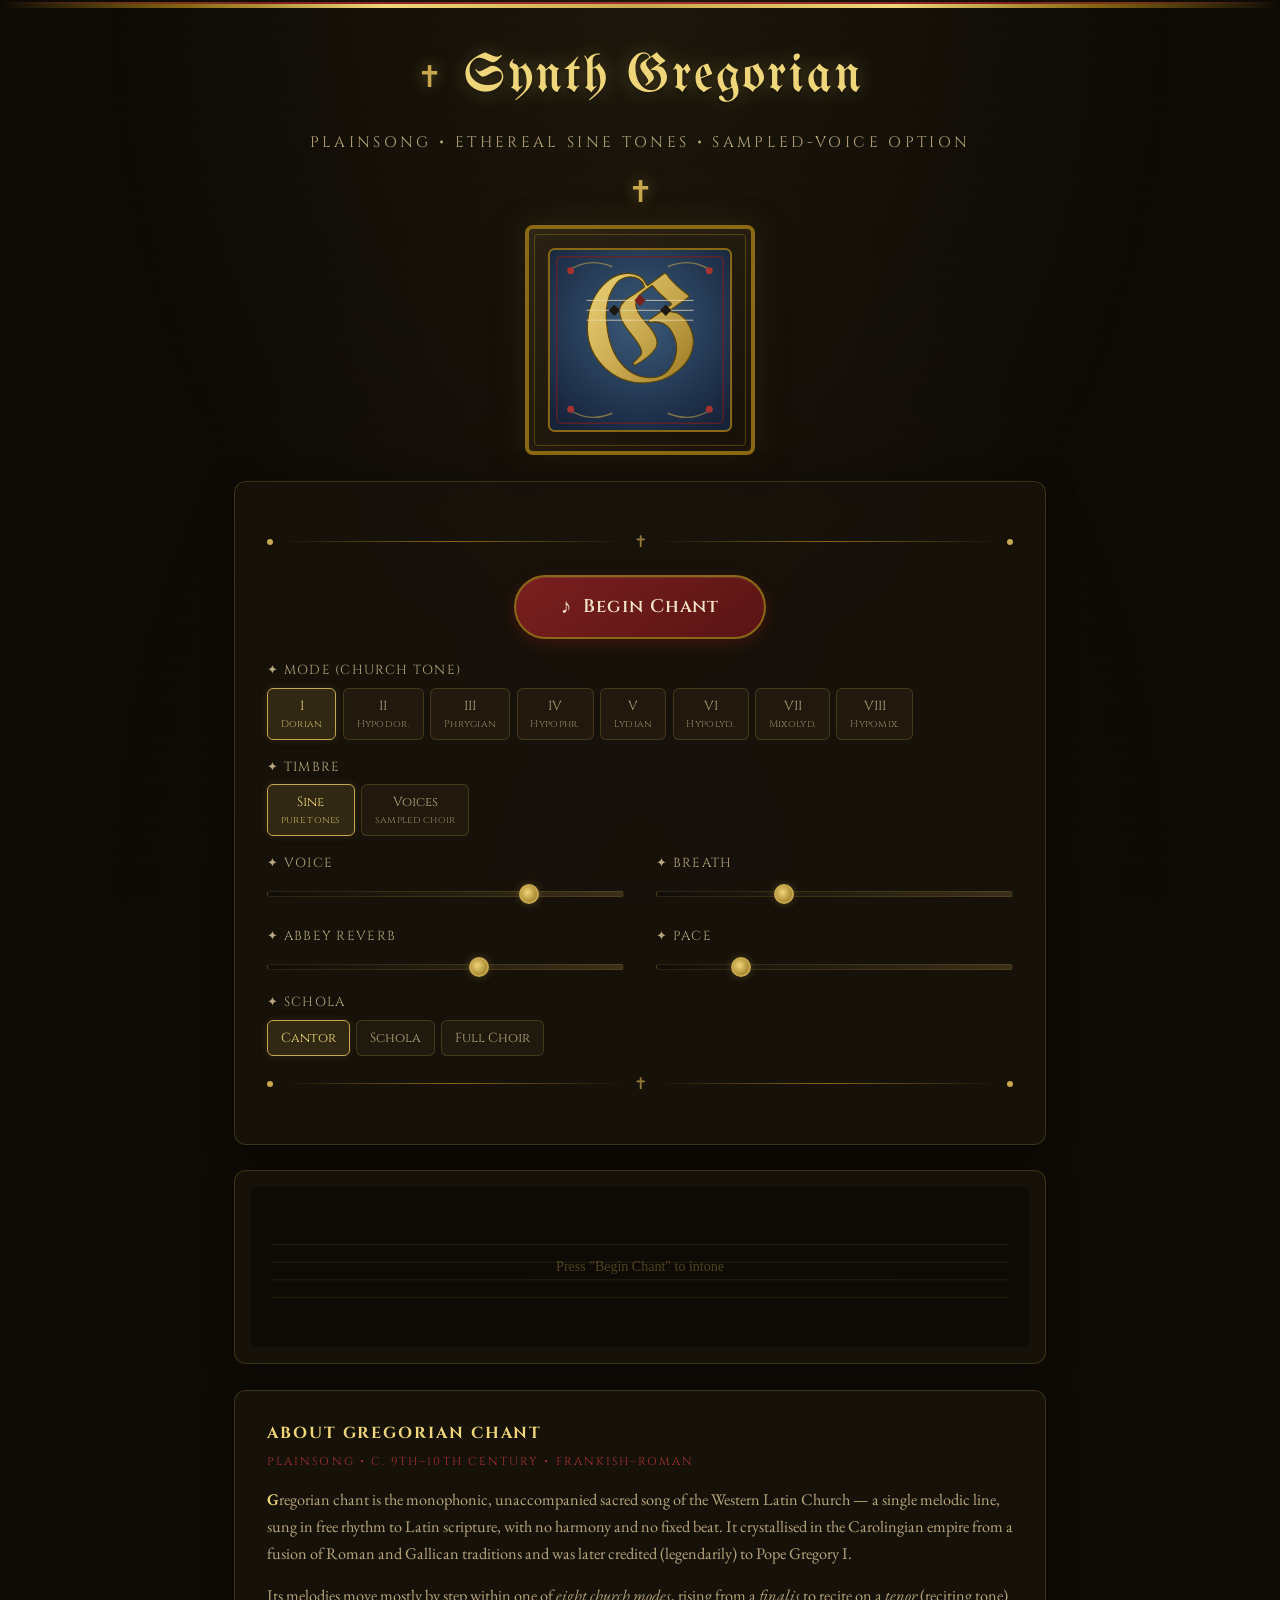
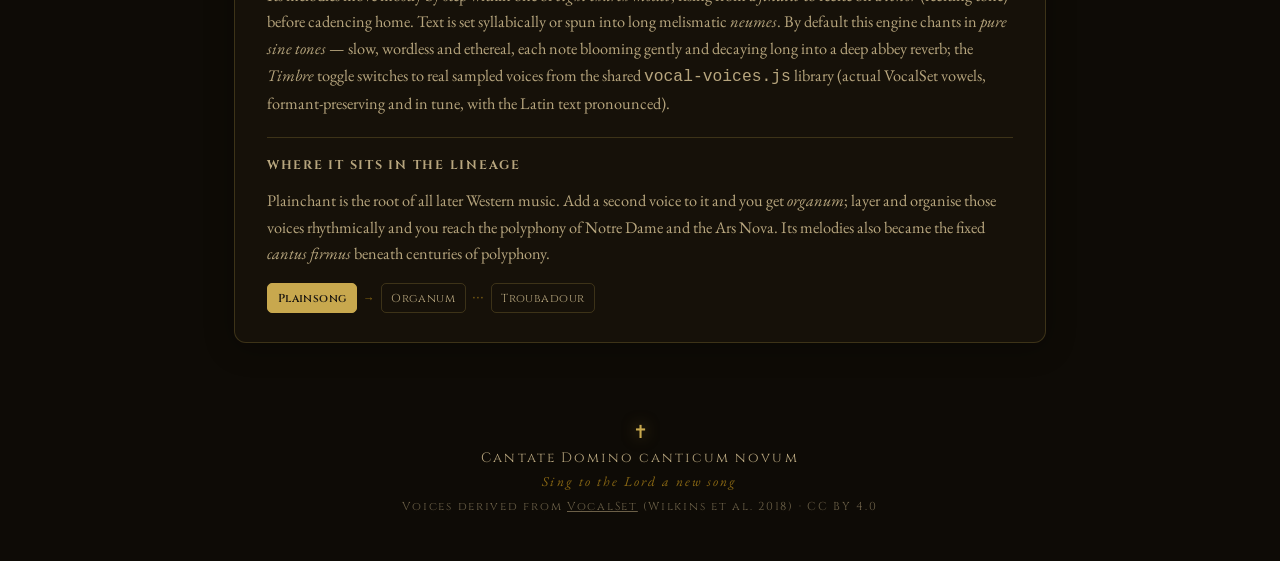
==== commit 5a46c905: "Gregorian: use the Latin cross, not the Orthodox cross The ornament used U+2626 (☦ ORTHODOX CROSS) -" ====
--- a/desktop.html
+++ b/desktop.html
@@ -14,10 +14,10 @@
     <div class="incense-container" id="incenseContainer"></div>
 
     <header>
-        <div class="cross-ornament">&#x2626;</div>
+        <div class="cross-ornament">&#x271D;</div>
         <h1>Synth Gregorian</h1>
         <p class="subtitle">Plainsong &#8226; Ethereal Sine Tones &#8226; Sampled-Voice Option</p>
-        <div class="cross-ornament">&#x2626;</div>
+        <div class="cross-ornament">&#x271D;</div>
     </header>
 
     <main>
@@ -51,7 +51,7 @@
         </div>
 
         <div class="controls-panel">
-            <div class="ornament-line"><span class="ornament-dot"></span><span class="ornament-rule"></span><span class="ornament-cross">&#x2626;</span><span class="ornament-rule"></span><span class="ornament-dot"></span></div>
+            <div class="ornament-line"><span class="ornament-dot"></span><span class="ornament-rule"></span><span class="ornament-cross">&#x271D;</span><span class="ornament-rule"></span><span class="ornament-dot"></span></div>
 
             <div class="transport">
                 <button class="btn-chant" id="btnChant" onclick="toggleChant()">
@@ -99,7 +99,7 @@
                 </div>
             </div>
 
-            <div class="ornament-line"><span class="ornament-dot"></span><span class="ornament-rule"></span><span class="ornament-cross">&#x2626;</span><span class="ornament-rule"></span><span class="ornament-dot"></span></div>
+            <div class="ornament-line"><span class="ornament-dot"></span><span class="ornament-rule"></span><span class="ornament-cross">&#x271D;</span><span class="ornament-rule"></span><span class="ornament-dot"></span></div>
         </div>
 
         <div class="visualization-frame">
@@ -127,7 +127,7 @@
     </main>
 
     <footer>
-        <div class="cross-ornament small">&#x2626;</div>
+        <div class="cross-ornament small">&#x271D;</div>
         <p>Cantate Domino canticum novum</p>
         <p class="latin">Sing to the Lord a new song</p>
             <p style="font-size:0.72rem;opacity:0.55;margin-top:0.6rem;">Voices derived from <a href="https://zenodo.org/records/1193957" style="color:inherit;">VocalSet</a> (Wilkins et al. 2018) &middot; CC BY 4.0</p>
